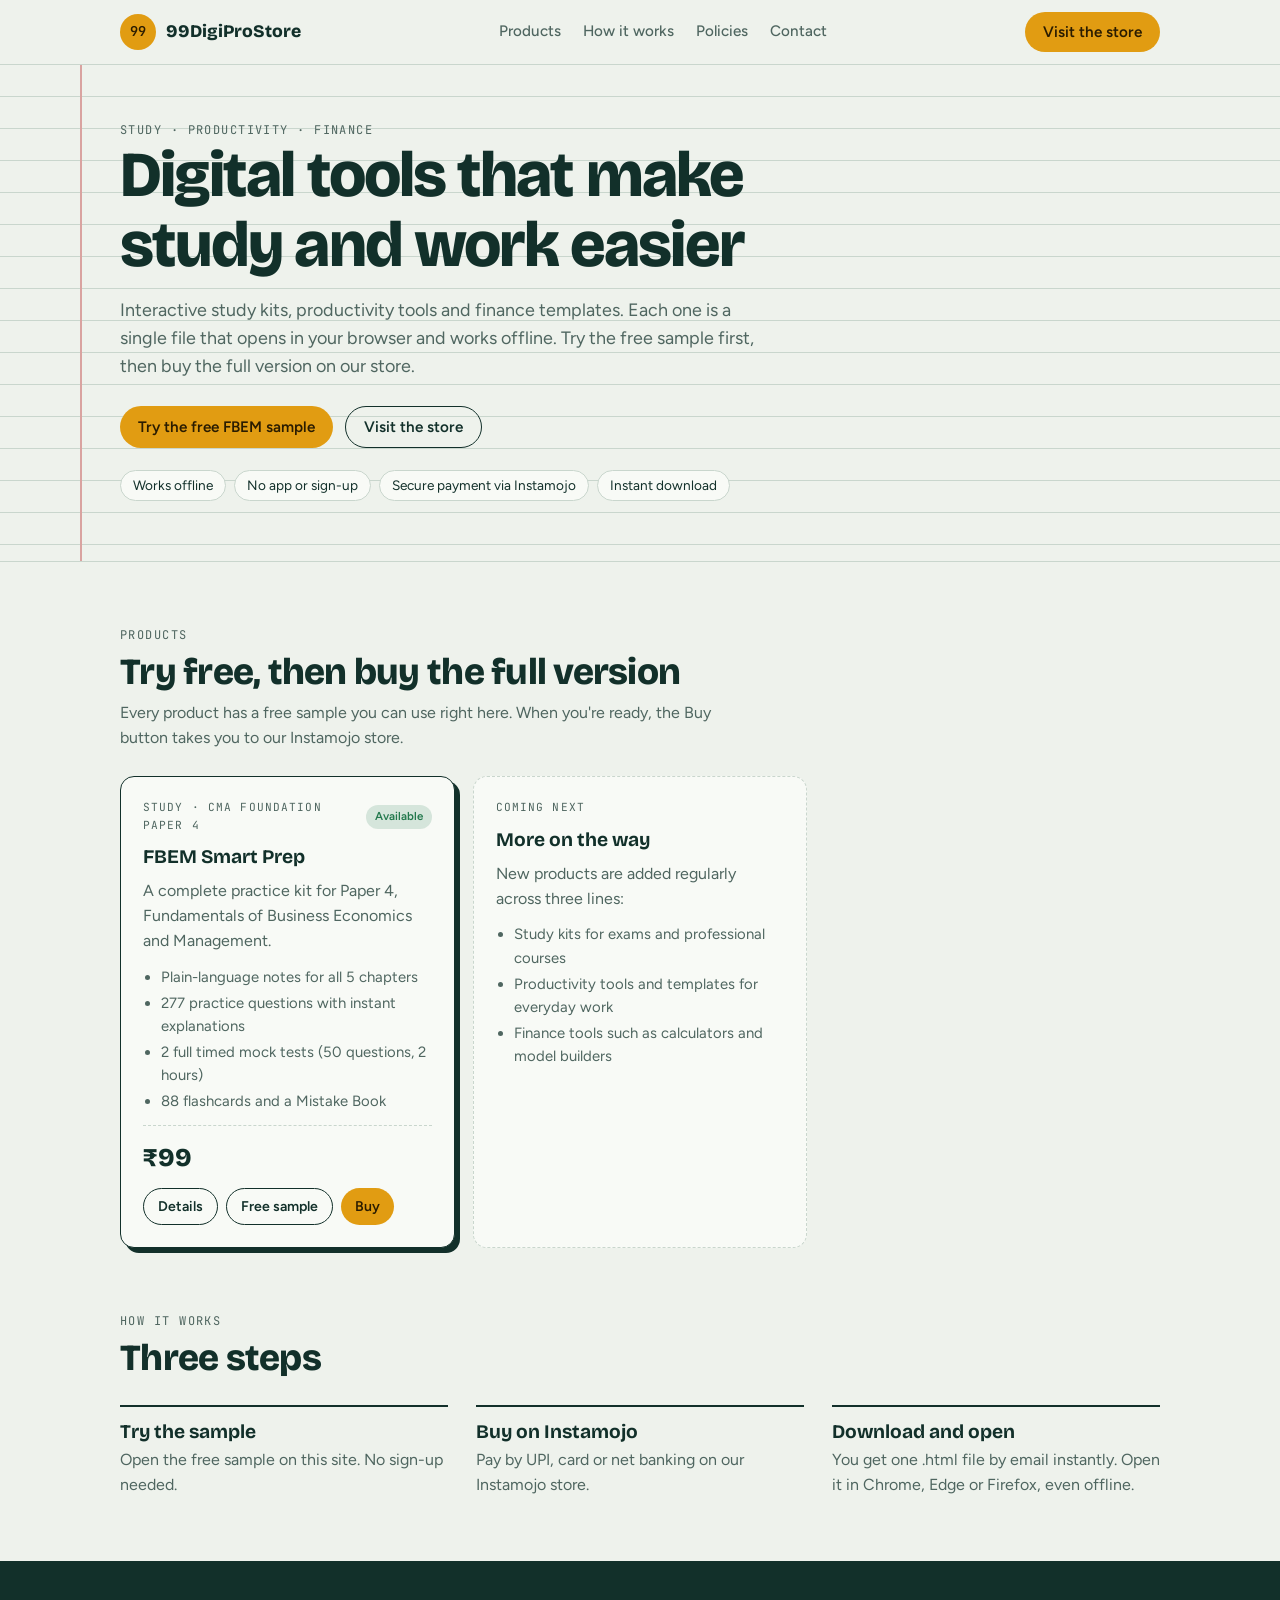
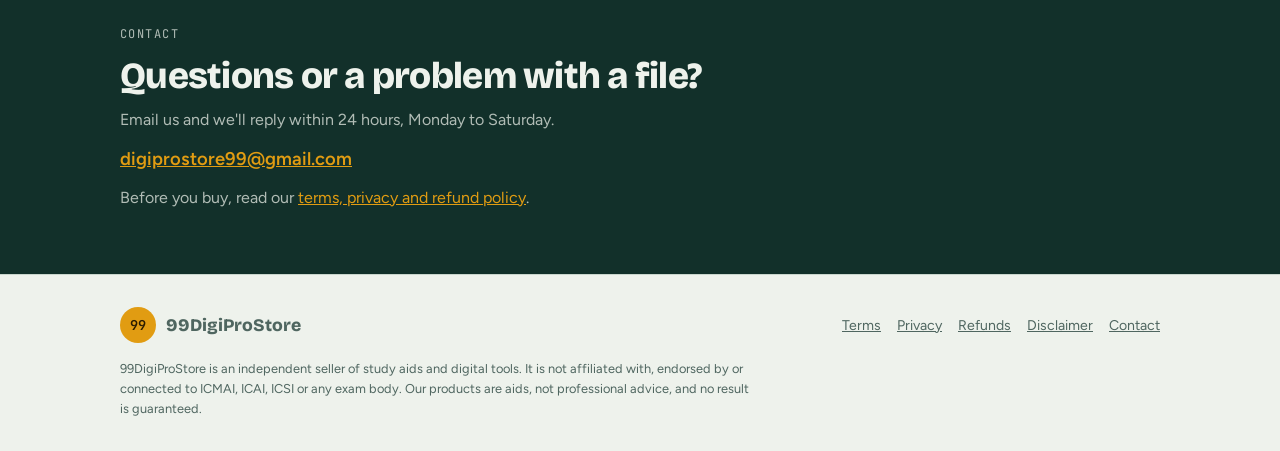
==== index.html @ 5f049b10 "Launch 99DigiProStore showcase site Co-Authored-By: Claude Opus 5.5 (1M context) <noreply@anthropic." ====
<!doctype html>
<html lang="en">
<head>
<meta charset="utf-8">
<meta name="viewport" content="width=device-width, initial-scale=1, viewport-fit=cover">
<link rel="icon" href="favicon.png">
<title>99DigiProStore</title>
<meta name="description" content="Interactive study kits, productivity tools and finance templates. Try a free sample, then buy on our Instamojo store.">
<link rel="preconnect" href="https://fonts.googleapis.com">
<link rel="preconnect" href="https://fonts.gstatic.com" crossorigin>
<link rel="stylesheet" href="https://fonts.googleapis.com/css2?family=Bricolage+Grotesque:opsz,wght@12..96,700;12..96,800&family=Figtree:wght@400;500;600&family=JetBrains+Mono:wght@400;600&display=swap">
<link rel="stylesheet" href="style.css">
</head>
<body>
<header class="top">
  <div class="wrap nav">
    <a class="logo" href="index.html"><span class="logo-mark">99</span>99DigiProStore</a>
    <ul>
      <li><a href="index.html#products">Products</a></li>
      <li><a href="index.html#how">How it works</a></li>
      <li><a href="policies.html">Policies</a></li>
      <li><a href="index.html#contact">Contact</a></li>
    </ul>
    <a class="btn btn-primary" href="https://99digiprostore.myinstamojo.com">Visit the store</a>
  </div>
</header>
<main>
  <div class="hero">
    <div class="wrap">
      <div class="eyebrow">Study · Productivity · Finance</div>
      <h1>Digital tools that make study and work easier</h1>
      <p class="lead">Interactive study kits, productivity tools and finance templates. Each one is a single file that opens in your browser and works offline. Try the free sample first, then buy the full version on our store.</p>
      <div class="cta">
        <a class="btn btn-primary" href="samples/fbem-smart-prep-sample.html">Try the free FBEM sample</a>
        <a class="btn btn-ghost" href="https://99digiprostore.myinstamojo.com">Visit the store</a>
      </div>
      <div class="pills">
        <span class="pill">Works offline</span>
        <span class="pill">No app or sign-up</span>
        <span class="pill">Secure payment via Instamojo</span>
        <span class="pill">Instant download</span>
      </div>
    </div>
  </div>

  <section id="products">
    <div class="wrap">
      <div class="sec-head">
        <div class="eyebrow">Products</div>
        <h2>Try free, then buy the full version</h2>
        <p>Every product has a free sample you can use right here. When you're ready, the Buy button takes you to our Instamojo store.</p>
      </div>
      <div class="products">
        <article class="product">
          <div class="meta"><span class="tag">Study · CMA Foundation Paper 4</span><span class="status">Available</span></div>
          <h3>FBEM Smart Prep</h3>
          <p class="muted">A complete practice kit for Paper 4, Fundamentals of Business Economics and Management.</p>
          <ul>
            <li>Plain-language notes for all 5 chapters</li>
            <li>277 practice questions with instant explanations</li>
            <li>2 full timed mock tests (50 questions, 2 hours)</li>
            <li>88 flashcards and a Mistake Book</li>
          </ul>
          <div class="foot">
            <span class="price">₹99</span>
            <div class="actions">
              <a class="btn btn-ghost" href="fbem-smart-prep.html">Details</a>
              <a class="btn btn-ghost" href="samples/fbem-smart-prep-sample.html">Free sample</a>
              <a class="btn btn-primary" href="https://99digiprostore.myinstamojo.com">Buy</a>
            </div>
          </div>
        </article>
        <article class="product soon">
          <div class="meta"><span class="tag">Coming next</span></div>
          <h3>More on the way</h3>
          <p class="muted">New products are added regularly across three lines:</p>
          <ul>
            <li>Study kits for exams and professional courses</li>
            <li>Productivity tools and templates for everyday work</li>
            <li>Finance tools such as calculators and model builders</li>
          </ul>
        </article>
      </div>
    </div>
  </section>

  <section id="how" style="padding-top:0">
    <div class="wrap">
      <div class="sec-head"><div class="eyebrow">How it works</div><h2>Three steps</h2></div>
      <div class="steps">
        <div class="step"><h3>Try the sample</h3><p>Open the free sample on this site. No sign-up needed.</p></div>
        <div class="step"><h3>Buy on Instamojo</h3><p>Pay by UPI, card or net banking on our Instamojo store.</p></div>
        <div class="step"><h3>Download and open</h3><p>You get one .html file by email instantly. Open it in Chrome, Edge or Firefox, even offline.</p></div>
      </div>
    </div>
  </section>

  <section id="contact" class="band">
    <div class="wrap" style="display:grid;gap:12px">
      <div class="eyebrow">Contact</div>
      <h2>Questions or a problem with a file?</h2>
      <p class="muted">Email us and we'll reply within 24 hours, Monday to Saturday.</p>
      <p style="font-size:1.15rem;font-weight:600"><a href="mailto:digiprostore99@gmail.com">digiprostore99@gmail.com</a></p>
      <p class="muted">Before you buy, read our <a href="policies.html">terms, privacy and refund policy</a>.</p>
    </div>
  </section>
</main>
<footer>
  <div class="wrap">
    <div class="foot-row">
      <a class="logo" href="index.html"><span class="logo-mark">99</span>99DigiProStore</a>
      <nav class="foot-links" aria-label="Footer">
        <a href="policies.html#terms">Terms</a><a href="policies.html#privacy">Privacy</a><a href="policies.html#refunds">Refunds</a><a href="policies.html#disclaimer">Disclaimer</a><a href="index.html#contact">Contact</a>
      </nav>
    </div>
    <p class="disclaimer">99DigiProStore is an independent seller of study aids and digital tools. It is not affiliated with, endorsed by or connected to ICMAI, ICAI, ICSI or any exam body. Our products are aids, not professional advice, and no result is guaranteed.</p>
  </div>
</footer>
</body>
</html>
---- style.css ----
/* Layout: ledger-paper showcase. Ruled hero, product cards, sample-first calls to action. */
:root {
  --paper: #eef2ec;
  --card: #f8faf6;
  --ink: #12302a;
  --muted: #4f6660;
  --rule: #c9d6cd;
  --rule-red: #d9a3a0;
  --accent: #e19c12;
  --accent-ink: #2a1c00;
  --ok: #23794d;
  --display: "Bricolage Grotesque", "Segoe UI", system-ui, sans-serif;
  --body: "Figtree", "Segoe UI", system-ui, sans-serif;
  --mono: "JetBrains Mono", ui-monospace, Menlo, monospace;
  color-scheme: light;
}
@media (prefers-color-scheme: dark) {
  :root:not([data-theme="light"]) {
    --paper: #0f1a17; --card: #16241f; --ink: #e3eee7; --muted: #9cb3aa;
    --rule: #2a3c35; --rule-red: #6b3634; --accent: #f0b13a; --accent-ink: #231700; --ok: #5cc48a;
    color-scheme: dark;
  }
}
:root[data-theme="dark"] {
  --paper: #0f1a17; --card: #16241f; --ink: #e3eee7; --muted: #9cb3aa;
  --rule: #2a3c35; --rule-red: #6b3634; --accent: #f0b13a; --accent-ink: #231700; --ok: #5cc48a;
  color-scheme: dark;
}
* { box-sizing: border-box; }
body { margin: 0; background: var(--paper); color: var(--ink); font-family: var(--body); font-size: 16px; line-height: 1.55; }
.wrap { max-width: 1080px; margin: 0 auto; padding-inline: 20px; }
h1, h2, h3 { font-family: var(--display); line-height: 1.1; text-wrap: balance; margin: 0; }
h1 { font-size: clamp(2.3rem, 6vw, 4rem); font-weight: 800; letter-spacing: -0.03em; }
h2 { font-size: clamp(1.6rem, 3.6vw, 2.3rem); font-weight: 800; letter-spacing: -0.02em; }
h3 { font-size: 1.2rem; font-weight: 700; }
p { margin: 0; }
a { color: inherit; }
img { max-width: 100%; }
.eyebrow { font-family: var(--mono); font-size: 0.75rem; letter-spacing: 0.12em; text-transform: uppercase; color: var(--muted); }
.muted { color: var(--muted); }
:focus-visible { outline: 3px solid var(--accent); outline-offset: 2px; border-radius: 4px; }

header.top { position: sticky; top: env(safe-area-inset-top, 0px); z-index: 5; background: var(--paper); border-bottom: 1px solid var(--rule); }
.nav { display: flex; align-items: center; justify-content: space-between; gap: 16px; padding-block: 12px; }
.logo { display: flex; align-items: center; gap: 10px; text-decoration: none; font-family: var(--display); font-weight: 800; font-size: 1.1rem; }
.logo-mark { display: grid; place-items: center; width: 36px; height: 36px; border-radius: 50%; background: var(--accent); color: var(--accent-ink); font-family: var(--mono); font-weight: 600; font-size: 0.85rem; }
.nav ul { display: flex; gap: 22px; list-style: none; margin: 0; padding: 0; font-weight: 500; font-size: 0.95rem; }
.nav ul a { text-decoration: none; color: var(--muted); }
.nav ul a:hover { color: var(--ink); }
@media (max-width: 720px) { .nav ul { display: none; } }

.btn { display: inline-flex; align-items: center; justify-content: center; gap: 8px; border: 0; cursor: pointer; font: 600 0.95rem var(--body); padding: 11px 18px; border-radius: 999px; text-decoration: none; }
.btn-primary { background: var(--accent); color: var(--accent-ink); }
.btn-ghost { background: transparent; color: var(--ink); border: 1.5px solid var(--ink); }
.btn:hover { filter: brightness(1.05); }

.hero { position: relative; padding-block: 56px 60px; background-image: repeating-linear-gradient(to bottom, transparent 0 31px, var(--rule) 31px 32px); border-bottom: 1px solid var(--rule); }
.hero::before { content: ""; position: absolute; top: 0; bottom: 0; left: max(10px, calc(50% - 560px)); width: 2px; background: var(--rule-red); }
.hero .lead { font-size: 1.12rem; color: var(--muted); max-width: 36em; margin-top: 16px; }
.cta { display: flex; flex-wrap: wrap; gap: 12px; margin-top: 26px; }
.pills { display: flex; flex-wrap: wrap; gap: 8px; margin-top: 22px; }
.pill { font-size: 0.85rem; padding: 4px 12px; border-radius: 999px; border: 1px solid var(--rule); background: var(--card); }

section { padding-block: 64px; }
.sec-head { margin-bottom: 26px; display: grid; gap: 8px; }
.sec-head p { color: var(--muted); max-width: 40em; }

.products { display: grid; grid-template-columns: repeat(auto-fill, minmax(300px, 1fr)); gap: 18px; }
.product { background: var(--card); border: 1.5px solid var(--ink); border-radius: 14px; padding: 22px; display: flex; flex-direction: column; gap: 12px; box-shadow: 5px 5px 0 var(--ink); min-width: 0; }
.product.soon { border: 1px dashed var(--rule); box-shadow: none; }
.product .meta { display: flex; justify-content: space-between; gap: 8px; align-items: center; }
.tag { font-family: var(--mono); font-size: 0.7rem; letter-spacing: 0.1em; text-transform: uppercase; color: var(--muted); }
.status { font-size: 0.72rem; font-weight: 600; padding: 3px 9px; border-radius: 999px; background: color-mix(in srgb, var(--ok) 16%, transparent); color: var(--ok); }
.product ul { margin: 0; padding-left: 18px; color: var(--muted); font-size: 0.93rem; display: grid; gap: 3px; }
.product .foot { margin-top: auto; display: flex; flex-wrap: wrap; justify-content: space-between; align-items: center; gap: 10px; padding-top: 12px; border-top: 1px dashed var(--rule); }
.price { font-family: var(--display); font-weight: 800; font-size: 1.6rem; }
.actions { display: flex; flex-wrap: wrap; gap: 8px; }
.actions .btn { padding: 9px 14px; font-size: 0.88rem; }

.steps { display: grid; grid-template-columns: repeat(3, minmax(0, 1fr)); gap: 28px; }
@media (max-width: 760px) { .steps { grid-template-columns: 1fr; } }
.step { border-top: 2px solid var(--ink); padding-top: 14px; display: grid; gap: 6px; }
.step p { color: var(--muted); }

.band { background: var(--ink); color: var(--paper); }
.band .muted, .band .eyebrow { color: color-mix(in srgb, var(--paper) 72%, transparent); }
.band a { color: var(--accent); }

.prose { max-width: 70ch; display: grid; gap: 14px; }
.prose h2 { margin-top: 18px; }
.prose ul, .prose ol { margin: 0; padding-left: 20px; display: grid; gap: 6px; }
.note { border-left: 3px solid var(--accent); padding-left: 12px; color: var(--muted); font-size: 0.93rem; }
.ph { background: color-mix(in srgb, var(--accent) 30%, transparent); padding: 0 4px; border-radius: 3px; font-weight: 600; }

.detail { display: grid; grid-template-columns: 1.3fr 1fr; gap: 40px; align-items: start; }
@media (max-width: 860px) { .detail { grid-template-columns: 1fr; } }
.buybox { background: var(--card); border: 1.5px solid var(--ink); border-radius: 14px; padding: 22px; display: grid; gap: 12px; box-shadow: 5px 5px 0 var(--ink); position: sticky; top: calc(80px + env(safe-area-inset-top, 0px)); }
.buybox .btn { width: 100%; }
.facts { display: grid; grid-template-columns: auto 1fr; gap: 6px 14px; font-size: 0.92rem; }
.facts dt { color: var(--muted); }
.facts dd { margin: 0; font-weight: 600; }

footer { border-top: 1px solid var(--rule); padding-block: 32px; font-size: 0.88rem; color: var(--muted); }
.foot-row { display: flex; flex-wrap: wrap; justify-content: space-between; gap: 16px; align-items: center; }
.foot-links { display: flex; flex-wrap: wrap; gap: 6px 16px; }
.disclaimer { margin-top: 16px; font-size: 0.8rem; max-width: 80ch; }
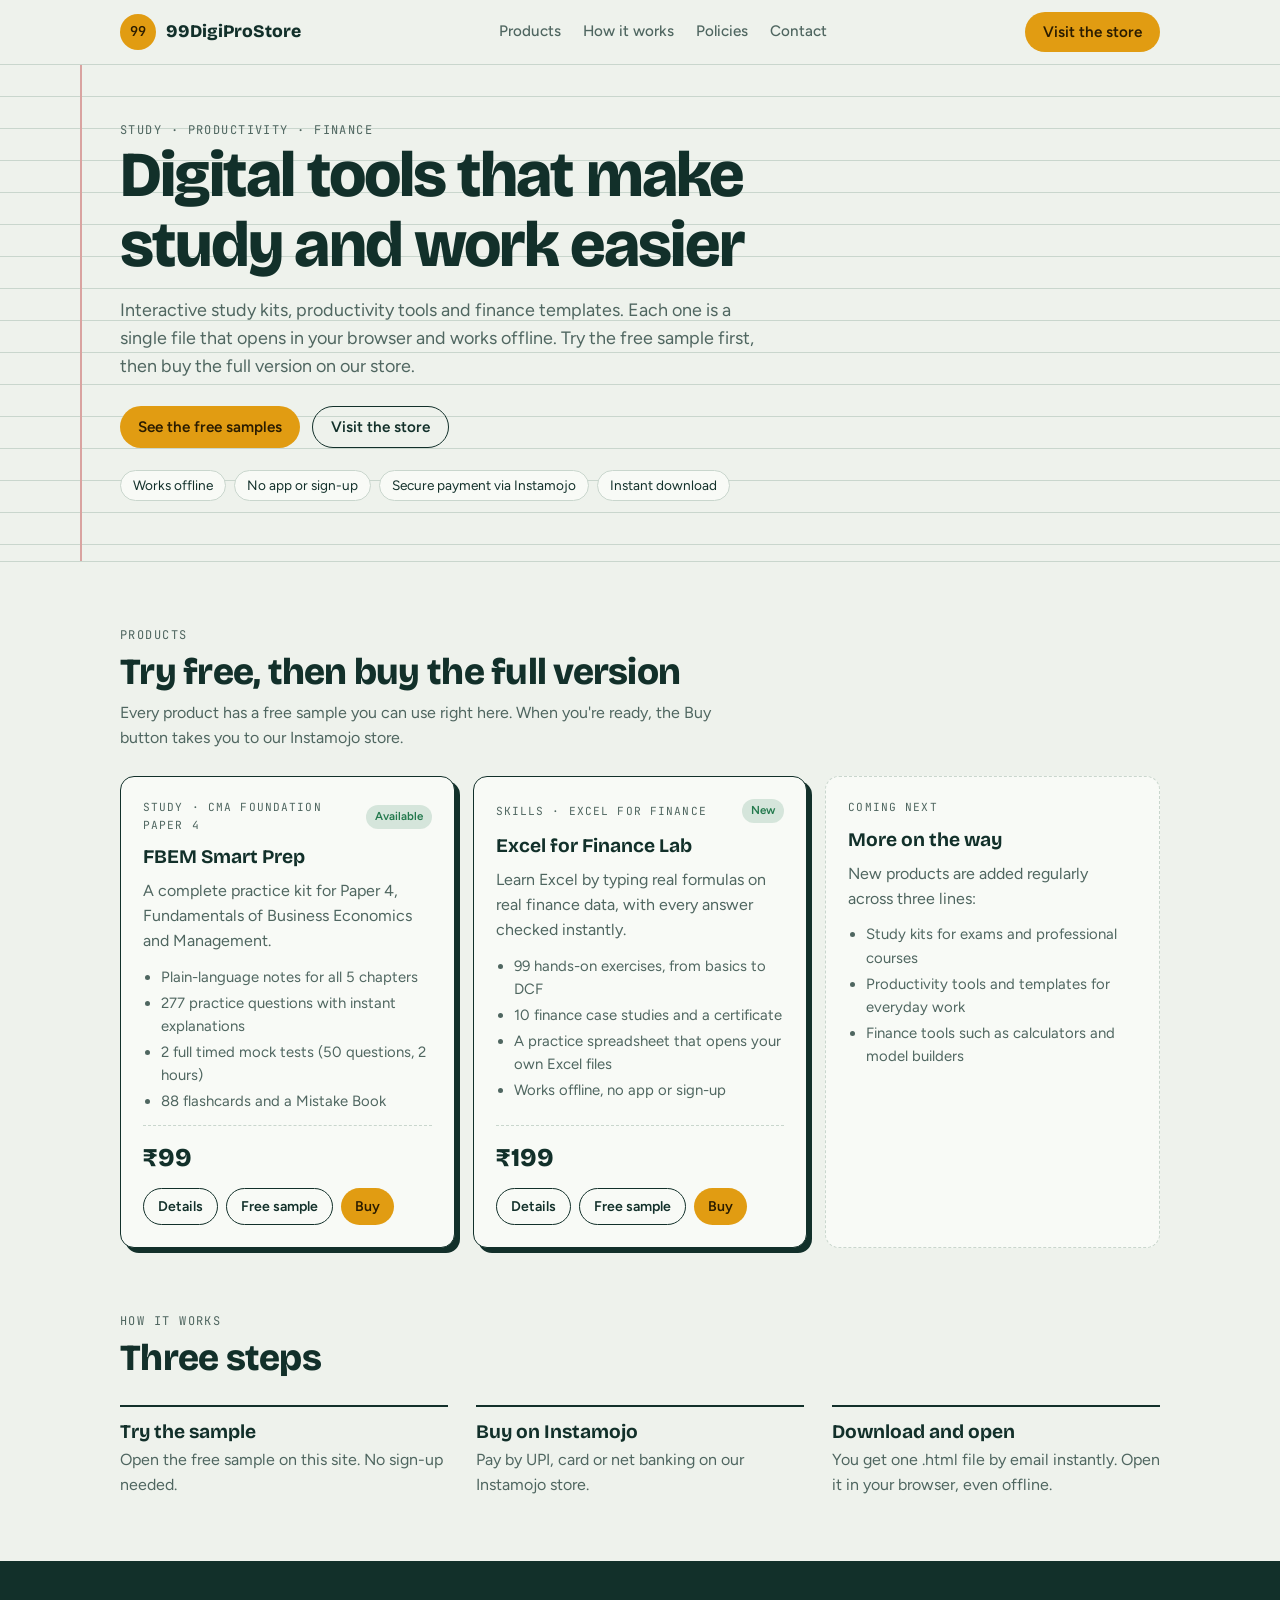
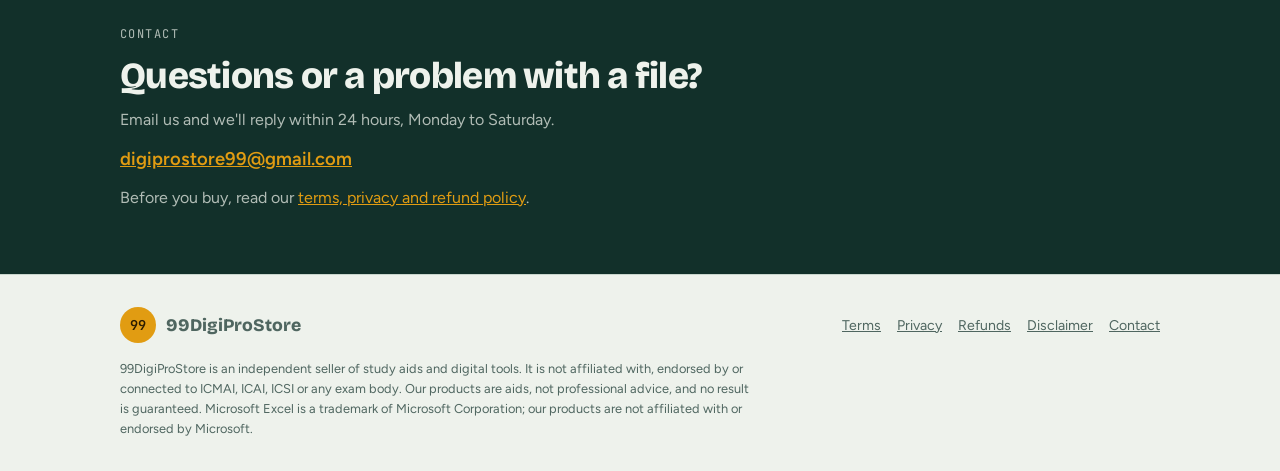
==== commit b98de892: "Add Excel for Finance Lab page and free sample Co-Authored-By: Claude Opus 5.5 (1M context) <noreply" ====
--- a/index.html
+++ b/index.html
@@ -31,7 +31,7 @@
       <h1>Digital tools that make study and work easier</h1>
       <p class="lead">Interactive study kits, productivity tools and finance templates. Each one is a single file that opens in your browser and works offline. Try the free sample first, then buy the full version on our store.</p>
       <div class="cta">
-        <a class="btn btn-primary" href="samples/fbem-smart-prep-sample.html">Try the free FBEM sample</a>
+        <a class="btn btn-primary" href="#products">See the free samples</a>
         <a class="btn btn-ghost" href="https://99digiprostore.myinstamojo.com">Visit the store</a>
       </div>
       <div class="pills">
@@ -70,6 +70,25 @@
             </div>
           </div>
         </article>
+        <article class="product">
+          <div class="meta"><span class="tag">Skills · Excel for finance</span><span class="status">New</span></div>
+          <h3>Excel for Finance Lab</h3>
+          <p class="muted">Learn Excel by typing real formulas on real finance data, with every answer checked instantly.</p>
+          <ul>
+            <li>99 hands-on exercises, from basics to DCF</li>
+            <li>10 finance case studies and a certificate</li>
+            <li>A practice spreadsheet that opens your own Excel files</li>
+            <li>Works offline, no app or sign-up</li>
+          </ul>
+          <div class="foot">
+            <span class="price">₹199</span>
+            <div class="actions">
+              <a class="btn btn-ghost" href="excel-for-finance-lab.html">Details</a>
+              <a class="btn btn-ghost" href="samples/excel-for-finance-lab-sample.html">Free sample</a>
+              <a class="btn btn-primary" href="https://99digiprostore.myinstamojo.com">Buy</a>
+            </div>
+          </div>
+        </article>
         <article class="product soon">
           <div class="meta"><span class="tag">Coming next</span></div>
           <h3>More on the way</h3>
@@ -90,7 +109,7 @@
       <div class="steps">
         <div class="step"><h3>Try the sample</h3><p>Open the free sample on this site. No sign-up needed.</p></div>
         <div class="step"><h3>Buy on Instamojo</h3><p>Pay by UPI, card or net banking on our Instamojo store.</p></div>
-        <div class="step"><h3>Download and open</h3><p>You get one .html file by email instantly. Open it in Chrome, Edge or Firefox, even offline.</p></div>
+        <div class="step"><h3>Download and open</h3><p>You get one .html file by email instantly. Open it in your browser, even offline.</p></div>
       </div>
     </div>
   </section>
@@ -113,7 +132,7 @@
         <a href="policies.html#terms">Terms</a><a href="policies.html#privacy">Privacy</a><a href="policies.html#refunds">Refunds</a><a href="policies.html#disclaimer">Disclaimer</a><a href="index.html#contact">Contact</a>
       </nav>
     </div>
-    <p class="disclaimer">99DigiProStore is an independent seller of study aids and digital tools. It is not affiliated with, endorsed by or connected to ICMAI, ICAI, ICSI or any exam body. Our products are aids, not professional advice, and no result is guaranteed.</p>
+    <p class="disclaimer">99DigiProStore is an independent seller of study aids and digital tools. It is not affiliated with, endorsed by or connected to ICMAI, ICAI, ICSI or any exam body. Our products are aids, not professional advice, and no result is guaranteed. Microsoft Excel is a trademark of Microsoft Corporation; our products are not affiliated with or endorsed by Microsoft.</p>
   </div>
 </footer>
 </body>
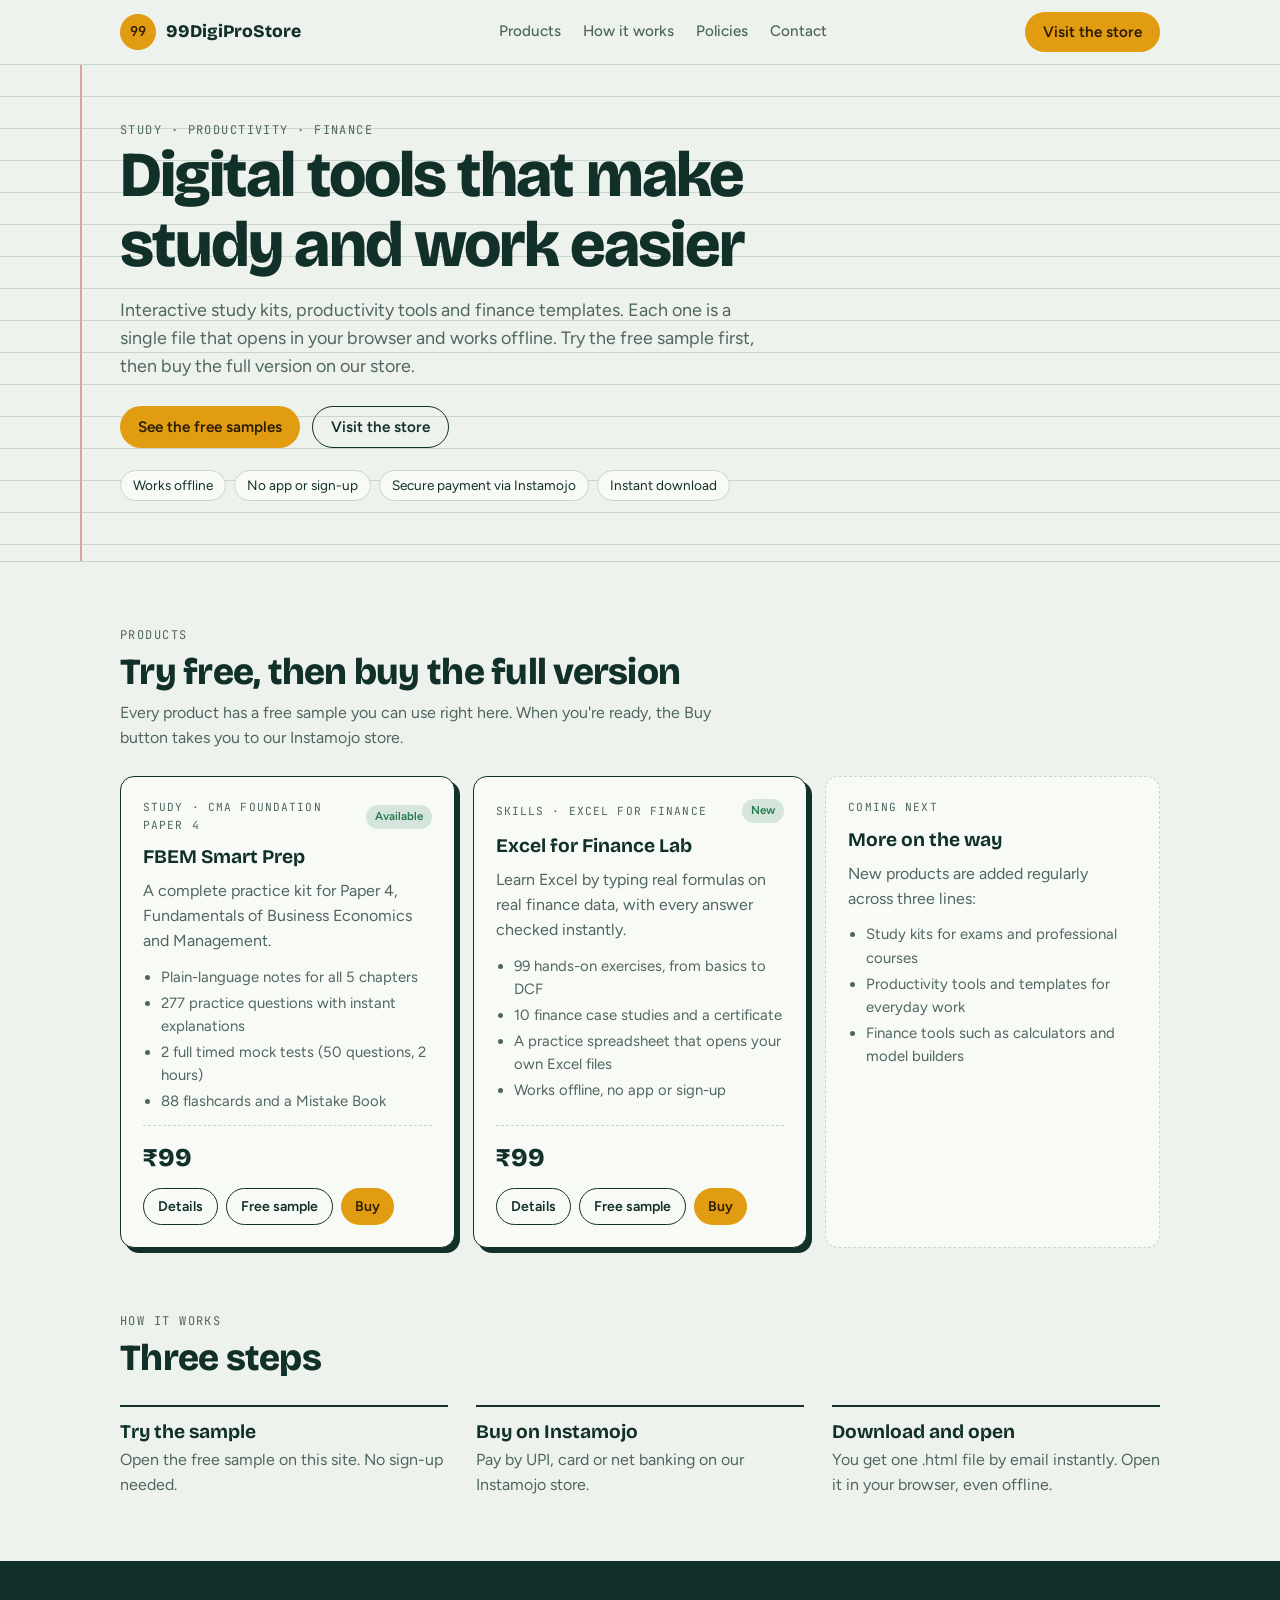
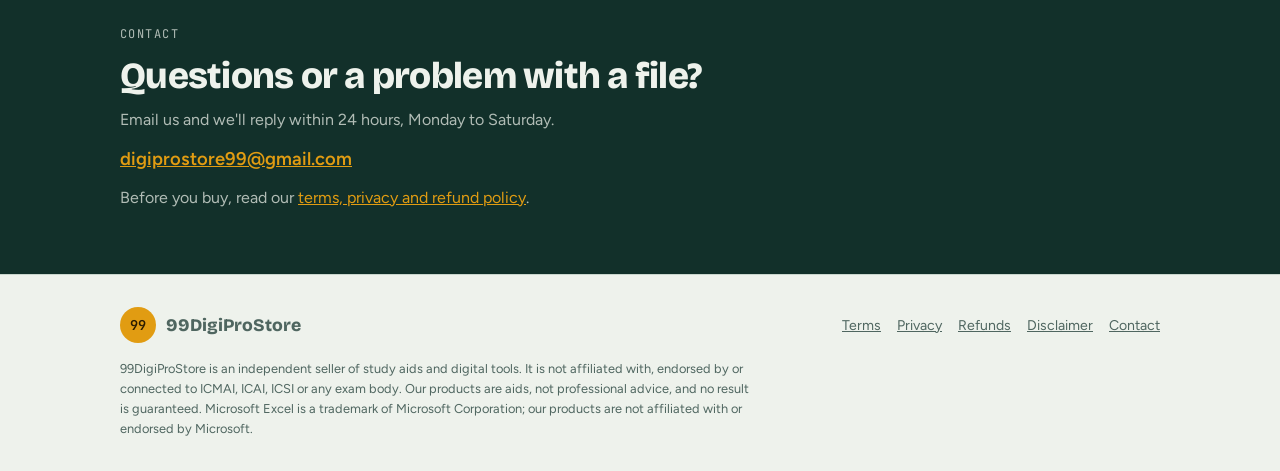
==== commit 18df45b3: "Set Excel for Finance Lab price to ₹99 Co-Authored-By: Claude Opus 5.5 (1M context) <noreply@anthrop" ====
--- a/index.html
+++ b/index.html
@@ -81,7 +81,7 @@
             <li>Works offline, no app or sign-up</li>
           </ul>
           <div class="foot">
-            <span class="price">₹199</span>
+            <span class="price">₹99</span>
             <div class="actions">
               <a class="btn btn-ghost" href="excel-for-finance-lab.html">Details</a>
               <a class="btn btn-ghost" href="samples/excel-for-finance-lab-sample.html">Free sample</a>
